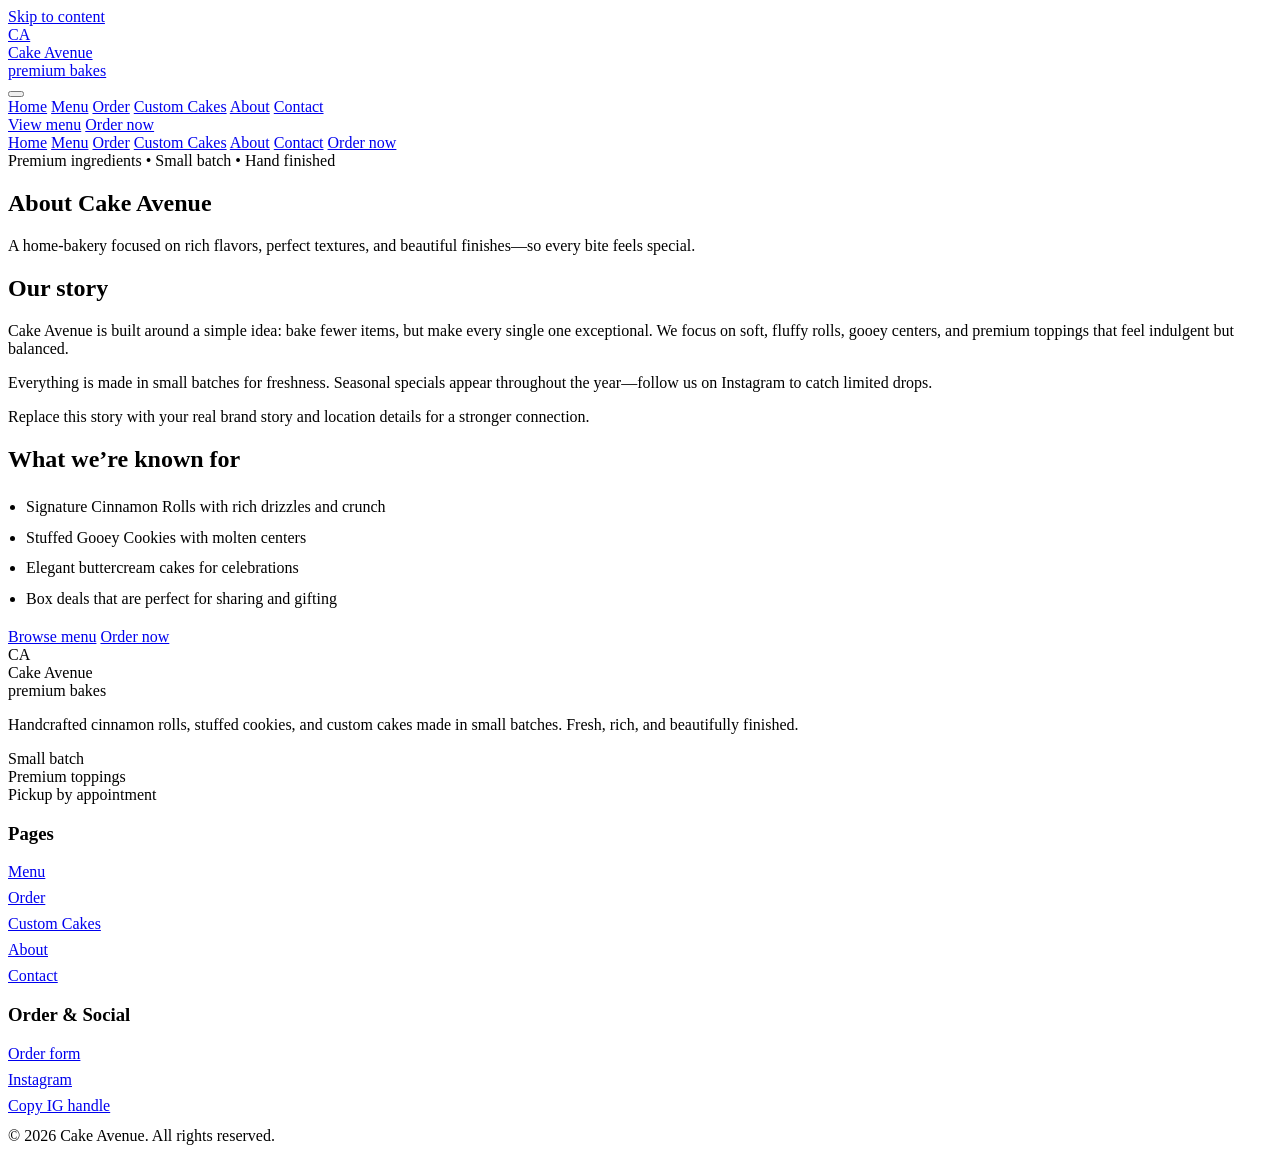
==== about.html @ 2c13a955 "Add Cake Avenue website pages" ====
<!doctype html>
<html lang="en">
<head>
<title>About — Cake Avenue</title>
<meta name="description" content="Cake Avenue — premium cinnamon rolls, gooey cookies, and custom cakes."/>

<meta charset="utf-8" />
<meta name="viewport" content="width=device-width, initial-scale=1" />
<meta name="theme-color" content="#c77a8b" />
<link rel="preconnect" href="https://fonts.googleapis.com">
<link rel="preconnect" href="https://fonts.gstatic.com" crossorigin>
<link href="https://fonts.googleapis.com/css2?family=Bodoni+Moda:wght@400;600;700&family=Parisienne&family=Poppins:wght@300;400;500;600;700&display=swap" rel="stylesheet">
<link rel="stylesheet" href="assets/css/style.css" />
<script defer src="assets/js/main.js"></script>


  <meta name="description" content="Cake Avenue — premium baking, handcrafted treats, and custom cakes made with care.">
  <meta property="og:title" content="About | Cake Avenue">
  <meta property="og:description" content="Cake Avenue — premium baking, handcrafted treats, and custom cakes made with care.">
  <meta property="og:type" content="website">
</head>
<body>

<a class="skip-link" href="#main">Skip to content</a>
<header class="header">
  <div class="container">
    <nav class="nav" aria-label="Primary">
      <a class="brand" href="index.html" aria-label="Cake Avenue home">
        <div class="brand-mark" aria-hidden="true">CA</div>
        <div>
          <div class="brand-name">Cake Avenue</div>
          <div class="brand-tag">premium bakes</div>
        </div>
      </a>

      <button class="mobile-toggle" type="button" aria-label="Open menu" onclick="toggleMobileMenu()">
        <span></span><span></span><span></span>
      </button>

      <div class="nav-links" data-nav>
        <a href="index.html">Home</a>
        <a href="menu.html">Menu</a>
        <a href="order.html">Order</a>
        <a href="cakes.html">Custom Cakes</a>
        <a href="about.html">About</a>
        <a href="contact.html">Contact</a>
      </div>

      <div class="nav-cta">
        <a class="btn ghost" href="menu.html">View menu</a>
        <a class="btn primary" href="order.html">Order now</a>
      </div>
    </nav>

    <div id="mobileMenu" class="mobile-menu" data-open="false" data-nav>
      <a href="index.html">Home</a>
      <a href="menu.html">Menu</a>
      <a href="order.html">Order</a>
      <a href="cakes.html">Custom Cakes</a>
      <a href="about.html">About</a>
      <a href="contact.html">Contact</a>
      <a class="btn primary" style="margin-top:12px; width:100%" href="order.html">Order now</a>
    </div>
  </div>
</header>

<main id="main">

<section class="hero">
  <div class="container">
    <div class="card pad">
      <div class="kicker"><span class="dot"></span> Premium ingredients • Small batch • Hand finished</div>
      <h1>About Cake Avenue</h1>
      <p class="lead">A home-bakery focused on rich flavors, perfect textures, and beautiful finishes—so every bite feels special.</p>
    </div>
  </div>
</section>

<section class="section">
  <div class="container">
    <div class="menu-grid">
      <div class="menu-block">
        <h2>Our story</h2>
        <p class="small">
          Cake Avenue is built around a simple idea: bake fewer items, but make every single one exceptional.
          We focus on soft, fluffy rolls, gooey centers, and premium toppings that feel indulgent but balanced.
        </p>
        <p class="small">
          Everything is made in small batches for freshness. Seasonal specials appear throughout the year—follow us on Instagram to catch limited drops.
        </p>
        <div class="note" style="margin-top:14px">
          Replace this story with your real brand story and location details for a stronger connection.
        </div>
      </div>

      <div class="menu-block">
        <h2>What we’re known for</h2>
        <ul class="small" style="line-height:1.9; margin:10px 0 0; padding-left:18px">
          <li>Signature Cinnamon Rolls with rich drizzles and crunch</li>
          <li>Stuffed Gooey Cookies with molten centers</li>
          <li>Elegant buttercream cakes for celebrations</li>
          <li>Box deals that are perfect for sharing and gifting</li>
        </ul>
        <div class="hero-actions" style="margin-top:14px">
          <a class="btn ghost" href="menu.html">Browse menu</a>
          <a class="btn primary" href="order.html">Order now</a>
        </div>
      </div>
    </div>
  </div>
</section>

</main>

<footer class="footer">
  <div class="container">
    <div class="footer-grid">
      <div>
        <div class="brand" style="margin-bottom:10px">
          <div class="brand-mark" aria-hidden="true">CA</div>
          <div>
            <div class="brand-name">Cake Avenue</div>
            <div class="brand-tag">premium bakes</div>
          </div>
        </div>
        <p class="muted">Handcrafted cinnamon rolls, stuffed cookies, and custom cakes made in small batches. Fresh, rich, and beautifully finished.</p>
        <div class="badge-row">
          <div class="mini-badge">Small batch</div>
          <div class="mini-badge">Premium toppings</div>
          <div class="mini-badge">Pickup by appointment</div>
        </div>
      </div>
      <div>
        <h3>Pages</h3>
        <div style="display:grid; gap:8px">
          <a href="menu.html">Menu</a>
          <a href="order.html">Order</a>
          <a href="cakes.html">Custom Cakes</a>
          <a href="about.html">About</a>
          <a href="contact.html">Contact</a>
        </div>
      </div>
      <div>
        <h3>Order & Social</h3>
        <div style="display:grid; gap:8px">
          <a href="order.html">Order form</a>
          <a href="https://www.instagram.com/cake_avenue_0" target="_blank" rel="noreferrer">Instagram</a>
          <a href="#" onclick="navigator.clipboard.writeText('@cake_avenue_0'); return false;">Copy IG handle</a>
        </div>
        <p class="muted" style="margin-top:12px">© 2026 Cake Avenue. All rights reserved.</p>
      </div>
    </div>
  </div>
</footer>
<div id="toast" class="toast" role="status" aria-live="polite"></div>

</body>
</html>
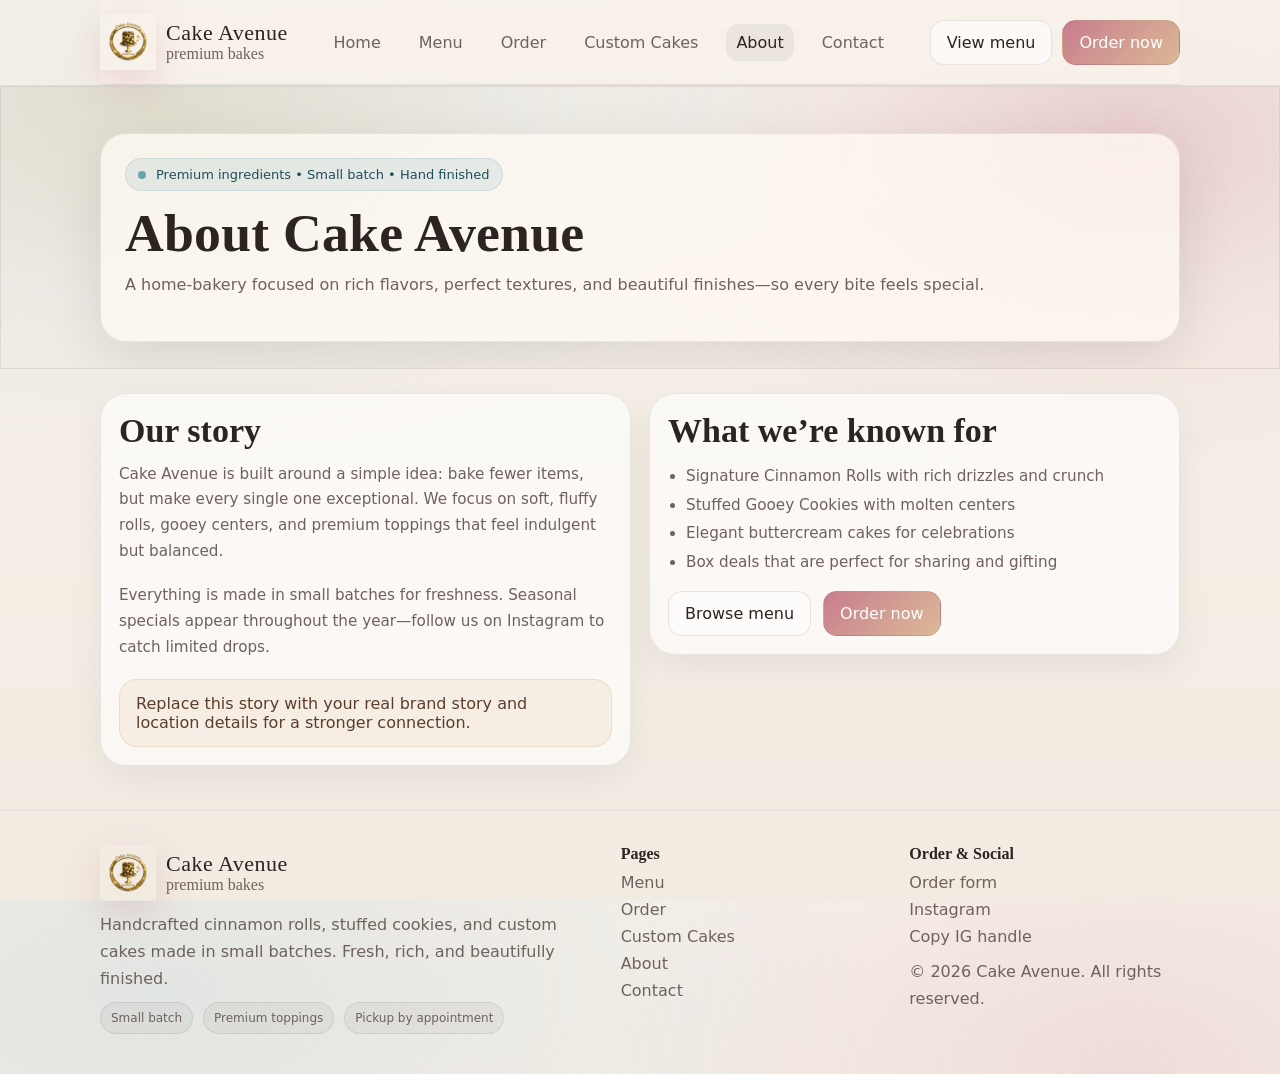
==== commit 6d7dbfab: "Update about.html - logo" ====
--- a/about.html
+++ b/about.html
@@ -26,7 +26,9 @@
   <div class="container">
     <nav class="nav" aria-label="Primary">
       <a class="brand" href="index.html" aria-label="Cake Avenue home">
-        <div class="brand-mark" aria-hidden="true">CA</div>
+        <div class="brand-mark" aria-hidden="true">
+  <img src="assets/img/logo.png" alt="Cake Avenue logo" class="logo-img">
+</div>
         <div>
           <div class="brand-name">Cake Avenue</div>
           <div class="brand-tag">premium bakes</div>
@@ -117,7 +119,9 @@
     <div class="footer-grid">
       <div>
         <div class="brand" style="margin-bottom:10px">
-          <div class="brand-mark" aria-hidden="true">CA</div>
+          <div class="brand-mark" aria-hidden="true">
+  <img src="assets/img/logo.png" alt="Cake Avenue logo" class="logo-img">
+</div>
           <div>
             <div class="brand-name">Cake Avenue</div>
             <div class="brand-tag">premium bakes</div>
--- a/assets/css/style.css
+++ b/assets/css/style.css
@@ -0,0 +1,396 @@
+:root{
+  --bg: #f7f1ea;
+  --paper: #fffaf3;
+  --ink: #2b2421;
+  --muted: #6f625c;
+  --brand: #c77a8b;
+  --brand2: #6aa3b2;
+  --accent: #d9b48f;
+  --shadow: 0 18px 55px rgba(0,0,0,.10);
+  --radius: 18px;
+  --radius2: 26px;
+  --max: 1120px;
+}
+*{box-sizing:border-box}
+html,body{height:100%}
+body{
+  margin:0;
+  font-family: "Poppins", system-ui, -apple-system, Segoe UI, Roboto, Arial, sans-serif;
+  color:var(--ink);
+  background:
+    radial-gradient(1200px 600px at 12% 10%, rgba(106,163,178,.15), transparent 60%),
+    radial-gradient(900px 520px at 88% 18%, rgba(199,122,139,.16), transparent 60%),
+    linear-gradient(180deg, var(--bg), #f2ebe2);
+}
+a{color:inherit; text-decoration:none}
+img{max-width:100%; height:auto; display:block}
+button{font-family:inherit}
+.container{max-width:var(--max); margin:0 auto; padding:0 20px}
+.skip-link{position:absolute; left:-999px; top:auto; width:1px; height:1px; overflow:hidden}
+.skip-link:focus{left:16px; top:16px; width:auto; height:auto; padding:10px 12px; background:#fff; border-radius:12px; box-shadow:var(--shadow); z-index:9999}
+.header{
+  position:sticky; top:0; z-index:50;
+  backdrop-filter: blur(10px);
+  background: rgba(247,241,234,.70);
+  border-bottom: 1px solid rgba(0,0,0,.06);
+}
+.nav{
+  display:flex; align-items:center; justify-content:space-between;
+  padding:14px 0; gap:14px;
+}
+.brand-mark{
+  padding: 6px 10px;
+  border-radius: 14px;
+}
+
+.brand{display:flex; align-items:center; gap:10px}
+.brand-mark{
+  width:40px; height:40px; border-radius:14px;
+  background: linear-gradient(135deg, rgba(199,122,139,.95), rgba(106,163,178,.95));
+  box-shadow: 0 12px 35px rgba(199,122,139,.25);
+  display:grid; place-items:center;
+  color:white; font-weight:700;
+}
+.brand-name{font-family:"Bodoni Moda", serif; letter-spacing:.5px; font-size:22px; line-height:1}
+.brand-tag{font-family:"Parisienne", cursive; color:var(--muted); margin-top:2px; font-size:16px; line-height:1}
+.nav-links{display:flex; align-items:center; gap:18px; flex-wrap:wrap}
+.nav-links a{padding:9px 10px; border-radius:12px; color:var(--muted)}
+.nav-links a[aria-current="page"]{color:var(--ink); background: rgba(0,0,0,.05)}
+.nav-cta{display:flex; align-items:center; gap:10px}
+.btn{
+  display:inline-flex; align-items:center; justify-content:center; gap:10px;
+  padding:12px 16px; border-radius:14px;
+  border:1px solid rgba(0,0,0,.10);
+  background: rgba(255,255,255,.7);
+  color:var(--ink);
+  cursor:pointer;
+  transition: transform .12s ease, box-shadow .12s ease, background .12s ease;
+}
+.btn:hover{transform: translateY(-1px); box-shadow: 0 12px 30px rgba(0,0,0,.10); background:#fff}
+.btn.primary{
+  background: linear-gradient(135deg, rgba(199,122,139,.98), rgba(217,180,143,.92));
+  border-color: rgba(0,0,0,.06);
+  color:white;
+}
+.btn.primary:hover{box-shadow: 0 18px 45px rgba(199,122,139,.25)}
+.btn.ghost{background:transparent; border-color: rgba(0,0,0,.10)}
+.mobile-toggle{display:none; width:44px; height:44px; border-radius:14px; border:1px solid rgba(0,0,0,.10); background: rgba(255,255,255,.65)}
+.mobile-toggle span{display:block; width:18px; height:2px; background:var(--ink); margin:4px auto; border-radius:2px}
+@media (max-width: 860px){
+  .nav-links{display:none}
+  .mobile-toggle{display:inline-grid; place-items:center}
+  .nav-cta{display:none}
+  .mobile-menu{display:block}
+}
+.mobile-menu{display:none; padding:0 0 14px 0}
+.mobile-menu a{
+  display:block; padding:12px 14px; border-radius:14px; margin-top:10px;
+  background: rgba(255,255,255,.65); border: 1px solid rgba(0,0,0,.08); color:var(--muted);
+}
+.mobile-menu a[aria-current="page"]{color:var(--ink); background:#fff}
+.hero{padding:46px 0 26px}
+.hero-grid{display:grid; grid-template-columns: 1.2fr .8fr; gap:26px; align-items:stretch}
+@media (max-width: 980px){ .hero-grid{grid-template-columns:1fr} }
+.card{
+  background: rgba(255,250,243,.75);
+  border: 1px solid rgba(0,0,0,.08);
+  border-radius: var(--radius2);
+  box-shadow: var(--shadow);
+  overflow:hidden;
+}
+.card.pad{padding:24px}
+.kicker{
+  display:inline-flex; align-items:center; gap:10px;
+  padding:8px 12px; border-radius:999px;
+  background: rgba(106,163,178,.14);
+  color:#1f4e59;
+  border: 1px solid rgba(106,163,178,.22);
+  font-size:13px;
+}
+.kicker .dot{width:8px; height:8px; border-radius:99px; background: var(--brand2)}
+h1{
+  font-family:"Bodoni Moda", serif;
+  font-size: clamp(34px, 4.2vw, 56px);
+  line-height:1.05;
+  margin:14px 0 10px;
+  letter-spacing:.2px;
+}
+.lead{color:var(--muted); font-size:16px; line-height:1.7; margin:0 0 18px}
+.hero-actions{display:flex; gap:12px; flex-wrap:wrap; margin-top:18px}
+.hero-art{position:relative; min-height:360px; display:grid; place-items:stretch}
+.hero-art .art{
+  height:100%;
+  border-radius: var(--radius2);
+  background:
+    radial-gradient(560px 320px at 20% 20%, rgba(199,122,139,.28), transparent 60%),
+    radial-gradient(420px 280px at 78% 25%, rgba(106,163,178,.22), transparent 60%),
+    linear-gradient(135deg, rgba(255,255,255,.9), rgba(255,250,243,.65));
+  border: 1px solid rgba(0,0,0,.08);
+  box-shadow: var(--shadow);
+  overflow:hidden;
+  position:relative;
+}
+.bokeh{
+  position:absolute; inset:-40px;
+  background:
+    radial-gradient(circle at 14% 20%, rgba(217,180,143,.35), transparent 22%),
+    radial-gradient(circle at 78% 16%, rgba(199,122,139,.35), transparent 20%),
+    radial-gradient(circle at 70% 72%, rgba(106,163,178,.30), transparent 24%),
+    radial-gradient(circle at 30% 78%, rgba(0,0,0,.06), transparent 26%);
+  filter: blur(1px);
+  opacity:.9;
+}
+.hero-art .badge{
+  position:absolute; left:18px; top:18px;
+  padding:10px 12px; border-radius:16px;
+  background: rgba(255,255,255,.75);
+  border: 1px solid rgba(0,0,0,.08);
+  backdrop-filter: blur(8px);
+}
+.hero-art .badge strong{display:block; font-size:14px}
+.hero-art .badge span{color:var(--muted); font-size:12px}
+.pills{display:flex; gap:10px; flex-wrap:wrap; margin-top:10px}
+.pill{padding:8px 12px; border-radius:999px; background: rgba(0,0,0,.04); border:1px solid rgba(0,0,0,.06); color:var(--muted); font-size:12.5px}
+.section{padding:24px 0}
+.section h2{font-family:"Bodoni Moda", serif; font-size:34px; margin:0 0 12px}
+.section p{color:var(--muted); margin:0 0 18px; line-height:1.7}
+.grid3{display:grid; grid-template-columns: repeat(3, 1fr); gap:16px}
+@media (max-width: 980px){ .grid3{grid-template-columns:1fr} }
+.product-card{
+  padding:18px; border-radius: var(--radius2);
+  background: rgba(255,255,255,.62);
+  border:1px solid rgba(0,0,0,.08);
+  box-shadow: 0 12px 35px rgba(0,0,0,.08);
+  display:flex; flex-direction:column; gap:12px;
+}
+/* Logo image sizing */
+/* Bigger, clearer logo */
+.logo-img{
+  height: 56px;      /* Desktop size */
+  width: auto;
+  display: block;
+  object-fit: contain;
+}
+
+/* Mobile adjustment */
+@media (max-width: 768px){
+  .logo-img{
+    height: 48px;
+  }
+}
+
+.product-card .thumb{
+  height:160px; border-radius:18px; border:1px solid rgba(0,0,0,.08);
+  background:
+    radial-gradient(260px 160px at 20% 20%, rgba(217,180,143,.35), transparent 60%),
+    radial-gradient(240px 150px at 78% 20%, rgba(199,122,139,.28), transparent 62%),
+    linear-gradient(135deg, rgba(255,255,255,.85), rgba(255,250,243,.6));
+  position:relative; overflow:hidden;
+}
+.product-card h3{margin:0; font-size:18px}
+.product-card p{margin:0; color:var(--muted); font-size:14px; line-height:1.6}
+.price-row{display:flex; align-items:center; justify-content:space-between; gap:12px; margin-top:auto}
+.price{
+  font-weight:700;
+  padding:8px 12px;
+  border-radius:999px;
+  background: rgba(199,122,139,.12);
+  border:1px solid rgba(199,122,139,.22);
+  color:#6b2d3b;
+}
+.link{color:#1f4e59; font-weight:600}
+.banner{
+  margin-top:14px; padding:18px; border-radius: var(--radius2);
+  background: linear-gradient(135deg, rgba(106,163,178,.18), rgba(199,122,139,.16));
+  border:1px solid rgba(0,0,0,.08);
+  display:flex; align-items:center; justify-content:space-between; gap:12px; flex-wrap:wrap;
+}
+.banner strong{font-size:18px}
+.banner span{color:var(--muted)}
+.menu-section{padding:20px 0}
+.menu-block{
+  padding:18px; border-radius: var(--radius2);
+  background: rgba(255,255,255,.62);
+  border:1px solid rgba(0,0,0,.08);
+  box-shadow: 0 12px 35px rgba(0,0,0,.06);
+}
+.menu-grid{display:grid; grid-template-columns: 1fr 1fr; gap:18px; align-items:start}
+@media (max-width: 980px){ .menu-grid{grid-template-columns:1fr} }
+.menu-list{margin:10px 0 0; padding:0; list-style:none}
+.menu-item{display:flex; gap:12px; align-items:baseline; padding:10px 0; border-bottom: 1px dashed rgba(0,0,0,.14)}
+.menu-item:last-child{border-bottom:none}
+.menu-item .name{font-weight:600}
+.menu-item .dots{flex:1; border-bottom: 1px dotted rgba(0,0,0,.18); transform: translateY(-4px)}
+.menu-item .price{font-weight:700}
+.small{font-size:13px; color:var(--muted); line-height:1.6}
+.note{
+  padding:14px 16px; border-radius:18px;
+  background: rgba(217,180,143,.15);
+  border:1px solid rgba(217,180,143,.35);
+  color:#5a3e2b;
+}
+.form{display:grid; gap:12px}
+.field{display:grid; gap:6px}
+label{font-size:13px; color:var(--muted)}
+input, select, textarea{
+  padding:12px; border-radius:14px;
+  border:1px solid rgba(0,0,0,.14);
+  background: rgba(255,255,255,.75);
+  outline:none;
+}
+textarea{min-height:120px; resize:vertical}
+input:focus, select:focus, textarea:focus{
+  border-color: rgba(106,163,178,.55);
+  box-shadow: 0 0 0 4px rgba(106,163,178,.16);
+}
+.footer{padding:34px 0 40px; margin-top:20px; border-top: 1px solid rgba(0,0,0,.06)}
+.footer-grid{display:grid; grid-template-columns: 1.3fr .7fr .7fr; gap:18px}
+@media (max-width: 980px){ .footer-grid{grid-template-columns:1fr} }
+.footer h3{margin:0 0 10px; font-size:16px}
+.footer a{color:var(--muted)}
+.footer a:hover{color:var(--ink)}
+.footer .muted{color:var(--muted); line-height:1.7; margin:10px 0 0}
+.badge-row{display:flex; gap:10px; flex-wrap:wrap; margin-top:10px}
+.mini-badge{padding:8px 10px; border-radius:999px; background: rgba(0,0,0,.04); border:1px solid rgba(0,0,0,.08); color:var(--muted); font-size:12px}
+.toast{
+  position: fixed; right:18px; bottom:18px;
+  max-width:420px; padding:12px 14px;
+  background: rgba(255,255,255,.85);
+  border:1px solid rgba(0,0,0,.10);
+  border-radius:16px;
+  box-shadow: var(--shadow);
+  display:none;
+}
+.toast.show{display:block}
+
+/* === Luxury refresh (2026) === */
+:root{
+  --gold: #d7b77a;
+  --gold2:#b9924c;
+  --night:#111014;
+  --paper2:#ffffff;
+  --line: rgba(43,36,33,.10);
+}
+h1,h2,h3,.logo-text{font-family:"Bodoni Moda", serif;}
+.script{font-family:"Parisienne", cursive;}
+.small{font-size:.95rem; line-height:1.5;}
+.nav{
+  position:sticky; top:0; z-index:50;
+  backdrop-filter:saturate(140%) blur(14px);
+  background: rgba(247,241,234,.72);
+  border-bottom:1px solid var(--line);
+}
+.nav a:hover{opacity:.9}
+/* ✅ Logo container: do NOT force small box */
+.brand-mark{
+  display:flex;
+  align-items:center;
+  justify-content:center;
+
+  width:auto;
+  height:auto;
+
+  padding:0;
+  background:none;
+  border:0;
+  border-radius:0;
+
+}
+}
+/* ✅ Bigger logo (clear) */
+.logo-img{
+  height: 64px;       /* Desktop */
+  width: auto;
+  max-width: 200px;
+  object-fit: contain;
+  display:block;
+}
+
+@media (max-width: 768px){
+  .logo-img{
+    height: 52px;
+    max-width: 170px;
+  }
+}
+
+}
+.btn.primary{
+  background: linear-gradient(135deg, var(--gold), var(--gold2));
+  color:#1a140e;
+  border:0;
+  box-shadow: 0 14px 35px rgba(185,146,76,.25);
+}
+.btn.primary:hover{transform: translateY(-1px);}
+.btn.ghost{
+  border:1px solid var(--line);
+  background: rgba(255,255,255,.55);
+}
+.hero{
+  position:relative;
+  overflow:hidden;
+  border:1px solid var(--line);
+}
+.hero:before{
+  content:"";
+  position:absolute; inset:-60px;
+  background:
+    radial-gradient(650px 320px at 15% 20%, rgba(215,183,122,.18), transparent 60%),
+    radial-gradient(520px 320px at 85% 25%, rgba(199,122,139,.16), transparent 60%);
+  pointer-events:none;
+}
+.hero > *{position:relative; z-index:2;}
+.section-title{
+  display:flex; align-items:baseline; gap:10px; flex-wrap:wrap;
+}
+.section-title .script{font-size:1.65rem; color:var(--brand); opacity:.9}
+.divider{
+  height:1px; background: var(--line);
+  margin:22px 0;
+}
+.lux-card{
+  border:1px solid var(--line);
+  background: rgba(255,250,243,.72);
+  box-shadow: 0 20px 60px rgba(0,0,0,.10);
+  border-radius: var(--radius2);
+}
+.gallery{
+  display:grid;
+  grid-template-columns: repeat(12, 1fr);
+  gap:14px;
+}
+.gallery .g{
+  grid-column: span 4;
+  border-radius: 20px;
+  overflow:hidden;
+  border:1px solid var(--line);
+  background: rgba(255,255,255,.6);
+}
+.gallery .g img{width:100%; height:280px; object-fit:cover;}
+@media (max-width: 880px){
+  .gallery .g{grid-column: span 6;}
+  .gallery .g img{height:240px;}
+}
+@media (max-width: 520px){
+  .gallery .g{grid-column: span 12;}
+  .gallery .g img{height:240px;}
+}
+.badge{
+  display:inline-flex; align-items:center; gap:8px;
+  padding:8px 12px;
+  border-radius:999px;
+  border:1px solid var(--line);
+  background: rgba(255,255,255,.55);
+  font-weight:600;
+}
+.quote{
+  font-size:1.05rem;
+  color:var(--muted);
+}
+.faq details{
+  border:1px solid var(--line);
+  border-radius: 18px;
+  padding: 14px 16px;
+  background: rgba(255,255,255,.55);
+}
+.faq summary{cursor:pointer; font-weight:700;}
+.faq details + details{margin-top:10px;}
